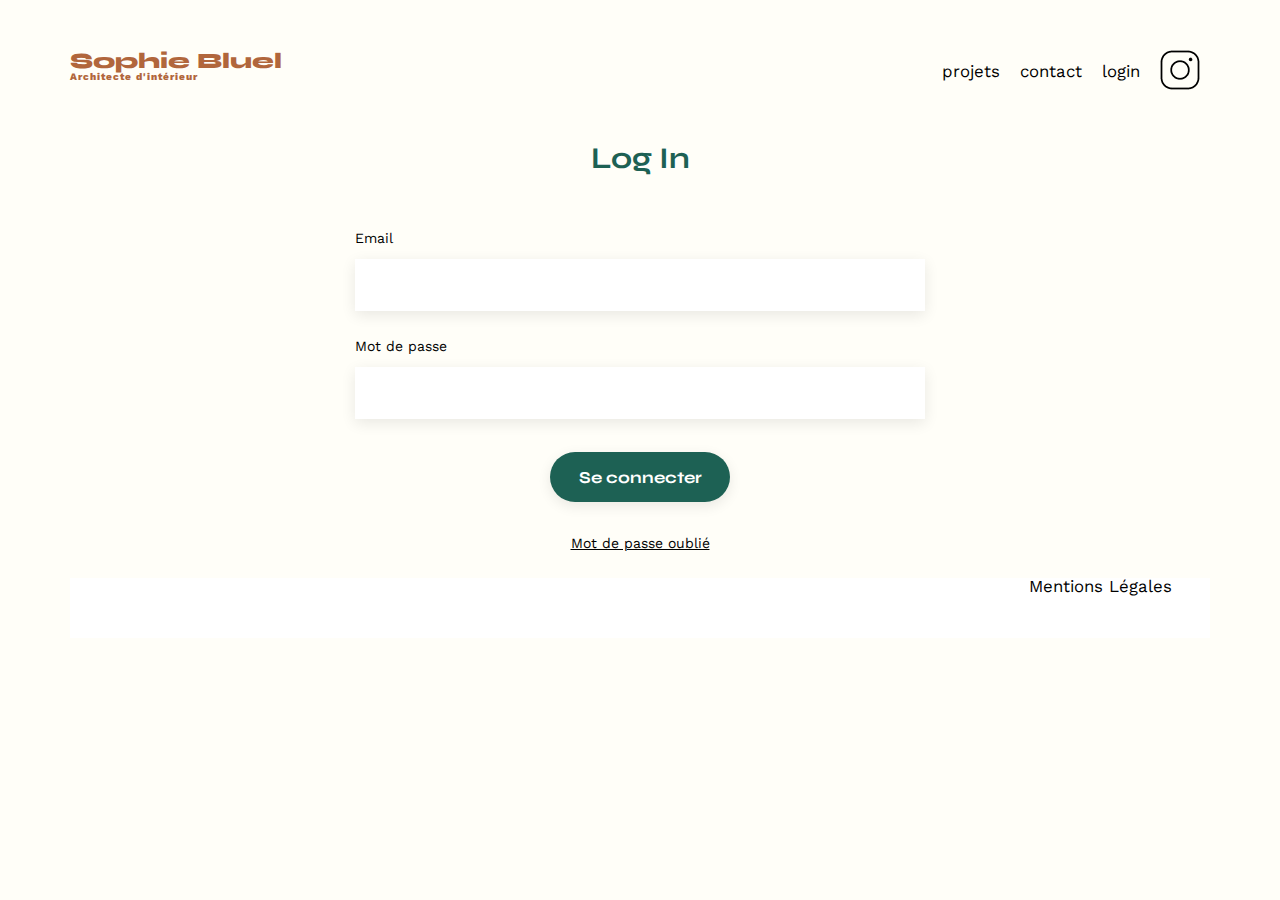
==== FrontEnd/login.html @ 41afc7ae "ajout des modifications" ====
<!DOCTYPE html>
<html lang="fr">
  <head>
    <meta charset="UTF-8" />
    <title>Sophie Bluel - Architecte d'intérieur Login</title>
    <meta name="viewport" content="width=device-width, initial-scale=1.0" />
    <link rel="preconnect" href="https://fonts.googleapis.com" />
    <link rel="preconnect" href="https://fonts.gstatic.com" crossorigin />
    <link
      href="https://fonts.googleapis.com/css2?family=Syne:wght@700;800&family=Work+Sans&display=swap"
      rel="stylesheet"
    />
    <meta name="description" content="" />
    <link rel="stylesheet" href="./assets/style.css" />
  </head>
  <body>
    <header>
      <h1>Sophie Bluel <span>Architecte d'intérieur</span></h1>
      <nav>
        <ul>
          <li>projets</li>
          <li>contact</li>
          <li>login</li>
          <li><img src="./assets/icons/instagram.png" alt="Instagram" /></li>
        </ul>
      </nav>
    </header>
    <main>
      <section id="login">
        <h2>Log In</h2>
        <form action="http://localhost:5678/api/users/login" method="post">
          <label for="email">Email</label>
          <input type="email" name="email" id="email" />
          <label for="password">Mot de passe</label>
          <input type="password" name="password" id="password" />
          <input type="submit" id="submit" value="Se connecter" />
        </form>
        <p><a href="#">Mot de passe oublié</a></p>
      </section>
    </main>
    <footer>
      <nav>
        <ul>
          <li>Mentions Légales</li>
        </ul>
      </nav>
    </footer>
  </body>
  <script src="./script.js"></script>
</html>
---- FrontEnd/assets/style.css ----
/* http://meyerweb.com/eric/tools/css/reset/
   v2.0 | 20110126
   License: none (public domain)
*/

html,
body,
div,
span,
applet,
object,
iframe,
h1,
h2,
h3,
h4,
h5,
h6,
p,
blockquote,
pre,
a,
abbr,
acronym,
address,
big,
cite,
code,
del,
dfn,
em,
img,
ins,
kbd,
q,
s,
samp,
small,
strike,
strong,
sub,
sup,
tt,
var,
b,
u,
i,
center,
dl,
dt,
dd,
ol,
ul,
li,
fieldset,
form,
label,
legend,
table,
caption,
tbody,
tfoot,
thead,
tr,
th,
td,
article,
aside,
canvas,
details,
embed,
figure,
figcaption,
footer,
header,
hgroup,
menu,
nav,
output,
ruby,
section,
summary,
time,
mark,
audio,
video {
	margin: 0;
	padding: 0;
	border: 0;
	font-size: 100%;
	font: inherit;
	vertical-align: baseline;
}

/* HTML5 display-role reset for older browsers */
article,
aside,
details,
figcaption,
figure,
footer,
header,
hgroup,
menu,
nav,
section {
	display: block;
}

body {
	line-height: 1;
}

ol,
ul {
	list-style: none;
}

blockquote,
q {
	quotes: none;
}

blockquote:before,
blockquote:after,
q:before,
q:after {
	content: '';
	content: none;
}

table {
	border-collapse: collapse;
	border-spacing: 0;
}

/** end reset css**/
body {
	max-width: 1140px;
	margin: auto;
	font-family: 'Work Sans';
	font-size: 14px;
	background-color: #FFFEF8;
}

header {
	display: flex;
	justify-content: space-between;
	margin: 50px 0
}

section {
	margin: 50px 0
}

h1 {
	display: flex;
	flex-direction: column;
	font-family: 'Syne';
	font-size: 22px;
	font-weight: 800;
	color: #B1663C
}

h1>span {
	font-family: 'Work Sans';
	font-size: 10px;
	letter-spacing: 0.1em;
	;
}

h2 {
	font-family: 'Syne';
	font-weight: 700;
	font-size: 30px;
	color: #1D6154
}

nav ul {
	display: flex;
	align-items: center;
	list-style-type: none;

}

nav li {
	padding: 0 10px;
	font-size: 1.2em;
}

nav li a {
	text-decoration: none;
	font-weight: bold;
}

nav li a:active {
	font-weight: bold;
	color: #B1663C;
}

nav li a:visited {
	font-weight: bold;
	color: #B1663C;
}

li:hover {
	color: #B1663C;
}

#introduction {
	display: flex;
	align-items: center;
}

#introduction figure {
	flex: 1
}

#introduction img {
	display: block;
	margin: auto;
	width: 80%;
}

#introduction article {
	flex: 1
}

#introduction h2 {
	margin-bottom: 1em;
}

#introduction p {
	margin-bottom: 0.5em;
}

#portfolio h2 {
	text-align: center;
	margin-bottom: 1em;
}

.gallery {
	width: 100%;
	display: grid;
	grid-template-columns: 1fr 1fr 1fr;
	grid-column-gap: 20px;
	grid-row-gap: 20px;
}

.gallery img {
	width: 100%;

}

#contact {
	width: 50%;
	margin: auto;
}

#contact>* {
	text-align: center;

}

#contact h2 {
	margin-bottom: 20px;
}

#contact form {
	text-align: left;
	margin-top: 30px;
	display: flex;
	flex-direction: column;
}

#contact input {
	height: 50px;
	font-size: 1.2em;
	border: none;
	box-shadow: 0px 4px 14px rgba(0, 0, 0, 0.09);
}

#contact label {
	margin: 2em 0 1em 0;
}

#contact textarea {
	border: none;
	box-shadow: 0px 4px 14px rgba(0, 0, 0, 0.09);
}

input[type="submit"] {
	font-family: 'Syne';
	font-weight: 700;
	color: white;
	background-color: #1D6154;
	margin: 2em auto;
	width: 180px;
	text-align: center;
	border-radius: 60px;
}

footer {
	width: 100%;
	height: 60px;
	background-color: #FFFFFF;
}

footer nav ul {
	display: flex;
	justify-content: flex-end;
	margin: 2em;

}

/*filtres*/
.filter {
	display: flex;
	justify-content: center;
	align-items: center;
	justify-content: space-between;
	gap: 10px;
	width: 585px;
	height: 38px;
	margin: 50px auto;

}

.filter_selected {
	font-family: 'Syne';
	font-weight: 700;
	color: white;
	background-color: #1D6154;
	margin: 2em auto;
	width: 180px;
	text-align: center;
	border-radius: 60px;
	border: none;
	width: 100%;
	height: 37px;
	padding: 10px;
	cursor: pointer;

}

.filter_not_selected {
	font-family: 'Syne';
	font-weight: 700;
	color: #1D6154;
	background-color: white;
	margin: 2em auto;
	width: 180px;
	text-align: center;
	border-radius: 60px;
	border: 1px solid #1D6154;
	width: 100%;
	height: 37px;
	padding: 10px;
	cursor: pointer
}

/*Page de Login*/
/*Formulaire*/

#login {
	width: 50%;
	margin: auto;
}

#login h2 {
	margin-bottom: 20px;
	text-align: center;
}

#login form {
	text-align: left;
	margin-top: 30px;
	display: flex;
	flex-direction: column;
}

#login input {
	height: 50px;
	font-size: 1.2em;
	border: none;
	box-shadow: 0px 4px 14px rgba(0, 0, 0, 0.09);
}

#login label {
	margin: 2em 0 1em 0;
}

#login p {
	text-align: center;
}

#login p a {
	color: black;
}
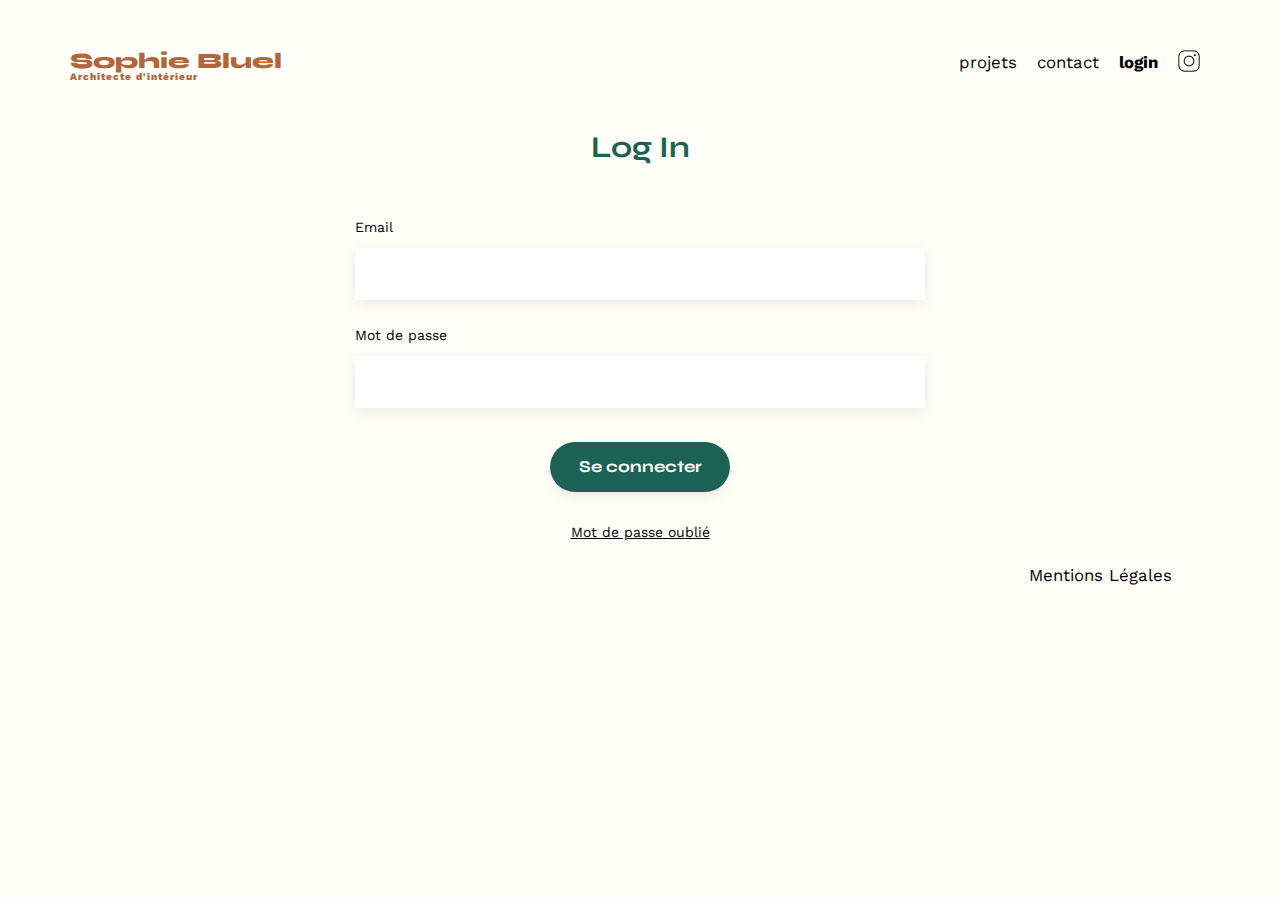
==== commit 263c8641: "Ajout fonction pour prévisualiser le projet ajouter" ====
--- a/FrontEnd/login.html
+++ b/FrontEnd/login.html
@@ -20,7 +20,7 @@
         <ul>
           <li>projets</li>
           <li>contact</li>
-          <li>login</li>
+          <li class="authButtonActive">login</li>
           <li><img src="./assets/icons/instagram.png" alt="Instagram" /></li>
         </ul>
       </nav>
@@ -28,12 +28,14 @@
     <main>
       <section id="login">
         <h2>Log In</h2>
-        <form action="http://localhost:5678/api/users/login" method="post">
+        <form action="#" method="get">
           <label for="email">Email</label>
           <input type="email" name="email" id="email" />
           <label for="password">Mot de passe</label>
           <input type="password" name="password" id="password" />
-          <input type="submit" id="submit" value="Se connecter" />
+          <div class="form-button">
+            <input type="submit" id="submit" value="Se connecter" />
+          </div>
         </form>
         <p><a href="#">Mot de passe oublié</a></p>
       </section>
@@ -46,5 +48,5 @@
       </nav>
     </footer>
   </body>
-  <script src="./script.js"></script>
+  <script src="./login.js"></script>
 </html>
--- a/FrontEnd/assets/style.css
+++ b/FrontEnd/assets/style.css
@@ -109,6 +109,7 @@
 
 body {
 	line-height: 1;
+	position: relative;
 }
 
 ol,
@@ -190,21 +191,30 @@
 
 nav li a {
 	text-decoration: none;
-	font-weight: bold;
+
+}
+
+nav li a:visited {
+	color: black;
+
 }
 
 nav li a:active {
 	font-weight: bold;
-	color: #B1663C;
-}
-
-nav li a:visited {
+
+}
+
+.authButtonActive {
 	font-weight: bold;
-	color: #B1663C;
-}
+}
+
 
 li:hover {
 	color: #B1663C;
+}
+
+img[alt="Instagram"] {
+	width: 22px;
 }
 
 #introduction {
@@ -236,7 +246,7 @@
 
 #portfolio h2 {
 	text-align: center;
-	margin-bottom: 1em;
+
 }
 
 .gallery {
@@ -300,11 +310,7 @@
 	border-radius: 60px;
 }
 
-footer {
-	width: 100%;
-	height: 60px;
-	background-color: #FFFFFF;
-}
+
 
 footer nav ul {
 	display: flex;
@@ -396,4 +402,302 @@
 
 #login p a {
 	color: black;
+}
+
+.form-button {
+	display: flex;
+}
+
+.topBar {
+	background-color: black;
+	height: 60px;
+	width: 100%;
+}
+
+
+
+.modeEdit {
+	color: #FFFFFF;
+	display: flex;
+	align-items: center;
+	justify-content: center;
+	padding: 20px;
+	gap: 10px;
+
+}
+
+.modeEdit p {
+	color: white;
+}
+
+/**/
+.button-modal {
+	display: flex;
+	align-items: center;
+}
+
+.projet_edit {
+	display: flex;
+	align-items: center;
+	justify-content: center;
+	gap: 10px;
+
+}
+
+.projet_edit_div {
+	display: flex;
+	align-items: center;
+	justify-content: center;
+
+}
+
+.button_edit {
+	background-color: white;
+	border: none;
+	cursor: pointer;
+}
+
+.button_edit i {
+	color: black;
+}
+
+
+/*** Modal ***/
+.line {
+	border: 1px solid #B3B3B3;
+	width: 420px;
+}
+
+.modal-title {
+	font-family: Work Sans;
+	font-size: 26px;
+	font-weight: 400;
+	line-height: 30.5px;
+	text-align: center;
+}
+
+.modal-container {
+	position: fixed;
+	width: 100%;
+	height: 100%;
+	top: 0;
+	left: 0;
+	background-color: rgba(0, 0, 0, 0.5);
+	display: flex;
+	justify-content: center;
+	align-items: center;
+
+}
+
+.modal-content {
+	position: relative;
+	width: 630px;
+	min-height: 688px;
+	border-radius: 10px;
+	background-color: #FFFFFF;
+	padding: 20px;
+	box-sizing: border-box;
+	display: flex;
+	flex-direction: column;
+	align-items: center;
+}
+
+.closeButton {
+	position: absolute;
+	top: 20px;
+	right: 20px;
+}
+
+.galleryModalContainer {
+	box-sizing: border-box;
+	display: flex;
+	align-items: center;
+	justify-content: center;
+	padding: 30px 80px;
+}
+
+.galleryModal {
+	display: flex;
+	flex-wrap: wrap;
+	width: 100%;
+	justify-content: space-between;
+
+	margin-bottom: 30px;
+}
+
+.buttonAdd1 {
+	font-family: 'Syne';
+	font-weight: 700;
+	color: white;
+	background-color: #1D6154;
+	margin: 2em auto;
+	width: 237px;
+	padding: 10px;
+	text-align: center;
+	border-radius: 60px;
+	border: none;
+}
+
+.buttonValidate {
+	font-family: 'Syne';
+	font-weight: 700;
+	color: white;
+	background-color: #A7A7A7;
+	margin: 2em auto;
+	width: 237px;
+	padding: 10px;
+	text-align: center;
+	border-radius: 60px;
+	border: none;
+}
+
+.buttonValidate_ok {
+	font-family: 'Syne';
+	font-weight: 700;
+	color: white;
+	background-color: #1D6154;
+	margin: 2em auto;
+	width: 237px;
+	padding: 10px;
+	text-align: center;
+	border-radius: 60px;
+	border: none;
+}
+
+.trashImg {
+	display: flex;
+	justify-content: space-between;
+	width: 16%;
+	position: relative;
+	margin: 0 10px 20px 0;
+}
+
+.trashImg img {
+	width: 100%;
+}
+
+.trash {
+	background-color: black;
+	width: 20px;
+	height: 20px;
+	display: flex;
+	align-items: center;
+	justify-content: center;
+	position: absolute;
+	top: 5px;
+	right: 5px;
+}
+
+.trash .fa-solid {
+	color: #FFFFFF;
+}
+
+/** Modal 2 **/
+.iconDirection {
+	width: 100%;
+	display: flex;
+	justify-content: space-between;
+}
+
+.backgroundImg {
+	width: 100%;
+	background-color: #E8F1F6;
+	width: 420px;
+	height: 169px;
+	display: flex;
+	flex-direction: column;
+	justify-content: center;
+	align-items: center;
+	margin-top: 30px;
+}
+
+.backgroundImg p {
+	color: #444444;
+	font-family: Work Sans;
+	font-size: 10px;
+	font-weight: 400;
+	line-height: 11.73px;
+	text-align: center;
+
+}
+
+.iconContainer {
+	width: 76px;
+	height: 76px;
+	display: flex;
+	justify-content: center;
+	align-items: center;
+
+}
+
+.iconContainer .size {
+	color: #B9C5CC;
+	font-size: 70px;
+}
+
+#buttonAddImg {
+	visibility: hidden;
+}
+
+.buttonAdd-label {
+	width: 173px;
+	height: 36px;
+	border-radius: 50px;
+	color: #306685;
+	background-color: #B9C5CC;
+	font-family: Work Sans;
+	font-size: 14px;
+	font-weight: 500;
+	text-align: center;
+	cursor: pointer;
+	display: flex;
+	justify-content: center;
+	align-items: center;
+}
+
+
+/*Formulaire ajout projet*/
+.modal-content form {
+	text-align: left;
+	align-items: flex-start;
+	margin: 30px;
+	display: flex;
+	flex-direction: column;
+	gap: 15px;
+	width: 70%;
+}
+
+#titleProjet {
+	width: 100%;
+	height: 50px;
+	font-size: 1.2em;
+	border: none;
+	box-shadow: 0px 4px 14px rgba(0, 0, 0, 0.09);
+}
+
+#catergorieProjet {
+	width: 100%;
+	height: 50px;
+	font-size: 1.2em;
+	border: none;
+	box-shadow: 0px 4px 14px rgba(0, 0, 0, 0.09);
+	background-color: white;
+	margin-bottom: 40px;
+}
+
+/**/
+.imgPrevious {
+	position: absolute;
+	object-fit: contain;
+	width: 140px;
+	height: 169px;
+}
+
+.delete {
+	display: none;
+}
+
+.test {
+	position: absolute;
+	cursor: pointer;
 }